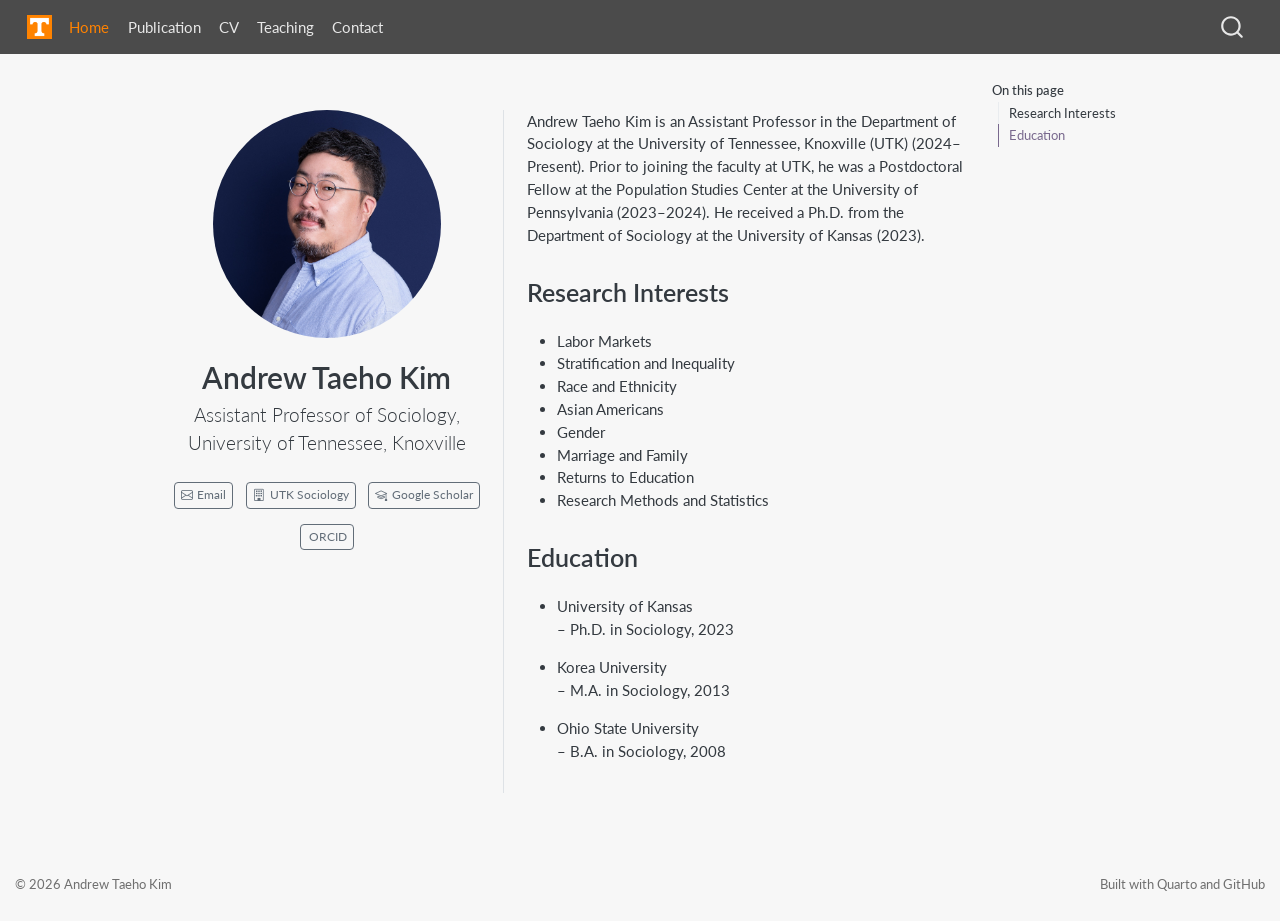
==== docs/index.html @ bb8298ce "fix font issues" ====
<!DOCTYPE html>
<html xmlns="http://www.w3.org/1999/xhtml" lang="en" xml:lang="en"><head>

<meta charset="utf-8">
<meta name="generator" content="quarto-1.9.38">

<meta name="viewport" content="width=device-width, initial-scale=1.0, user-scalable=yes">


<title>Andrew Taeho Kim – ATK</title>
<style>
/* Default styles provided by pandoc.
** See https://pandoc.org/MANUAL.html#variables-for-html for config info.
*/
code{white-space: pre-wrap;}
span.smallcaps{font-variant: small-caps;}
div.columns{display: flex; gap: min(4vw, 1.5em);}
div.column{flex: auto; overflow-x: auto;}
div.hanging-indent{margin-left: 1.5em; text-indent: -1.5em;}
ul.task-list{list-style: none;}
ul.task-list li input[type="checkbox"] {
  width: 0.8em;
  margin: 0 0.8em 0.2em -1em; /* quarto-specific, see https://github.com/quarto-dev/quarto-cli/issues/4556 */ 
  vertical-align: middle;
}
</style>


<script src="site_libs/quarto-nav/quarto-nav.js"></script>
<script src="site_libs/quarto-nav/headroom.min.js"></script>
<script src="site_libs/clipboard/clipboard.min.js"></script>
<script src="site_libs/quarto-search/autocomplete.umd.js"></script>
<script src="site_libs/quarto-search/fuse.min.js"></script>
<script src="site_libs/quarto-search/quarto-search.js"></script>
<meta name="quarto:offset" content="./">
<link href="./images/800px-UT_Knoxville_logo_2015.png" rel="icon" type="image/png">
<script src="site_libs/quarto-html/quarto.js" type="module"></script>
<script src="site_libs/quarto-html/tabsets/tabsets.js" type="module"></script>
<script src="site_libs/quarto-html/popper.min.js"></script>
<script src="site_libs/quarto-html/tippy.umd.min.js"></script>
<link href="site_libs/quarto-html/tippy.css" rel="stylesheet">
<link href="site_libs/quarto-html/quarto-syntax-highlighting-15634bcf2e68342d4ad2dfa704d543f6.css" rel="stylesheet" id="quarto-text-highlighting-styles">
<script src="site_libs/bootstrap/bootstrap.min.js"></script>
<link href="site_libs/bootstrap/bootstrap-icons.css" rel="stylesheet">
<link href="site_libs/bootstrap/bootstrap-62e966a65b19a93a8e98e551319de248.min.css" rel="stylesheet" append-hash="true" id="quarto-bootstrap" data-mode="light">
<script id="quarto-search-options" type="application/json">{
  "location": "navbar",
  "copy-button": false,
  "collapse-after": 3,
  "panel-placement": "end",
  "type": "overlay",
  "limit": 50,
  "keyboard-shortcut": [
    "f",
    "/",
    "s"
  ],
  "show-item-context": false,
  "language": {
    "search-no-results-text": "No results",
    "search-matching-documents-text": "matching documents",
    "search-copy-link-title": "Copy link to search",
    "search-hide-matches-text": "Hide additional matches",
    "search-more-match-text": "more match in this document",
    "search-more-matches-text": "more matches in this document",
    "search-clear-button-title": "Clear",
    "search-text-placeholder": "",
    "search-detached-cancel-button-title": "Cancel",
    "search-submit-button-title": "Submit",
    "search-label": "Search"
  }
}</script>
<style>html{ scroll-behavior: smooth; }</style>
<link rel="preconnect" href="https://fonts.googleapis.com">
<link rel="preconnect" href="https://fonts.gstatic.com" crossorigin="">
<link href="https://fonts.googleapis.com/css2?family=Lato:ital,wght@0,400;0,700;1,400;1,700&amp;display=swap" rel="stylesheet">


</head>

<body class="nav-fixed quarto-light">

<div id="quarto-search-results"></div>
  <header id="quarto-header" class="headroom fixed-top">
    <nav class="navbar navbar-expand-lg " data-bs-theme="dark">
      <div class="navbar-container container-fluid">
      <div class="navbar-brand-container mx-auto">
    <a href="./index.html" class="navbar-brand navbar-brand-logo">
    <img src="./images/800px-UT_Knoxville_logo_2015.png" alt="" class="navbar-logo light-content">
    <img src="./images/800px-UT_Knoxville_logo_2015.png" alt="" class="navbar-logo dark-content">
    </a>
  </div>
            <div id="quarto-search" class="" title="Search"></div>
          <button class="navbar-toggler" type="button" data-bs-toggle="collapse" data-bs-target="#navbarCollapse" aria-controls="navbarCollapse" role="menu" aria-expanded="false" aria-label="Toggle navigation" onclick="if (window.quartoToggleHeadroom) { window.quartoToggleHeadroom(); }">
  <span class="navbar-toggler-icon"></span>
</button>
          <div class="collapse navbar-collapse" id="navbarCollapse">
            <ul class="navbar-nav navbar-nav-scroll me-auto">
  <li class="nav-item">
    <a class="nav-link active" href="./index.html" aria-current="page"> 
<span class="menu-text">Home</span></a>
  </li>  
  <li class="nav-item">
    <a class="nav-link" href="./publication.html"> 
<span class="menu-text">Publication</span></a>
  </li>  
  <li class="nav-item">
    <a class="nav-link" href="./cv/atkim_cv_202607.pdf" target="_blank"> 
<span class="menu-text">CV</span></a>
  </li>  
  <li class="nav-item">
    <a class="nav-link" href="./teaching.html"> 
<span class="menu-text">Teaching</span></a>
  </li>  
  <li class="nav-item">
    <a class="nav-link" href="./contact.html"> 
<span class="menu-text">Contact</span></a>
  </li>  
</ul>
          </div> <!-- /navcollapse -->
            <div class="quarto-navbar-tools">
</div>
      </div> <!-- /container-fluid -->
    </nav>
</header>
<!-- content -->
<div id="quarto-content" class="quarto-container page-columns page-rows-contents page-layout-article page-navbar">
<!-- sidebar -->
<!-- margin-sidebar -->
    <div id="quarto-margin-sidebar" class="sidebar margin-sidebar">
        <nav id="TOC" role="doc-toc" class="toc-active" data-toc-expanded="3">
    <h2 id="toc-title">On this page</h2>
  <ul>
  <li><a href="#research-interests" id="toc-research-interests" class="nav-link active" data-scroll-target="#research-interests">Research Interests</a></li>
  <li><a href="#education" id="toc-education" class="nav-link" data-scroll-target="#education">Education</a></li>
  </ul>
</nav>
    </div>
<!-- main -->
<div class="quarto-about-trestles">
  <div class="about-entity">
    <img src="images/atkim_sihyun_2_resize.jpg" class="about-image
  round " style="height: 15em; width: 15em;">
<header id="title-block-header" class="quarto-title-block default">
<div class="quarto-title">
<h1 class="title">Andrew Taeho Kim</h1>
<p class="subtitle lead">Assistant Professor of Sociology, University of Tennessee, Knoxville</p>
</div>
<div class="quarto-title-meta">
  </div>
</header>
    <div class="about-links">
  <a href="mailto:atkim@utk.edu" class="about-link" rel="" target="">
    <i class="bi bi-envelope"></i>
     <span class="about-link-text">Email</span>
  </a>
  <a href="https://sociology.utk.edu/" class="about-link" rel="" target="_blank">
    <i class="bi bi-building"></i>
     <span class="about-link-text">UTK Sociology</span>
  </a>
  <a href="https://scholar.google.com/citations?user=A_HSc4kAAAAJ&amp;hl=en" class="about-link" rel="" target="_blank">
    <i class="bi bi-mortarboard"></i>
     <span class="about-link-text">Google Scholar</span>
  </a>
  <a href="https://orcid.org/0000-0002-1402-2927" class="about-link" rel="" target="_blank">
    <i class="bi bi-orcid"></i>
     <span class="about-link-text">ORCID</span>
  </a>
</div>
  </div>
  <div class="about-contents"><main class="content" id="quarto-document-content">

<p>Andrew Taeho Kim is an Assistant Professor in the Department of Sociology at the University of Tennessee, Knoxville (UTK) (2024–Present). Prior to joining the faculty at UTK, he was a Postdoctoral Fellow at the Population Studies Center at the University of Pennsylvania (2023–2024). He received a Ph.D.&nbsp;from the Department of Sociology at the University of Kansas (2023).</p>
<section id="research-interests" class="level2">
<h2 data-anchor-id="research-interests">Research Interests</h2>
<ul>
<li>Labor Markets</li>
<li>Stratification and Inequality</li>
<li>Race and Ethnicity</li>
<li>Asian Americans</li>
<li>Gender</li>
<li>Marriage and Family</li>
<li>Returns to Education</li>
<li>Research Methods and Statistics</li>
</ul>
</section>
<section id="education" class="level2">
<h2 data-anchor-id="education">Education</h2>
<ul>
<li><p>University of Kansas<br>
– Ph.D.&nbsp;in Sociology, 2023</p></li>
<li><p>Korea University<br>
– M.A.&nbsp;in Sociology, 2013</p></li>
<li><p>Ohio State University<br>
– B.A. in Sociology, 2008</p></li>
</ul>


</section>
</main></div>
</div>
 <!-- /main -->
<script id="quarto-html-after-body" type="application/javascript">
  window.document.addEventListener("DOMContentLoaded", function (event) {
    const isCodeAnnotation = (el) => {
      for (const clz of el.classList) {
        if (clz.startsWith('code-annotation-')) {                     
          return true;
        }
      }
      return false;
    }
    const onCopySuccess = function(e) {
      // button target
      const button = e.trigger;
      // don't keep focus
      button.blur();
      // flash "checked"
      button.classList.add('code-copy-button-checked');
      var currentTitle = button.getAttribute("title");
      button.setAttribute("title", "Copied!");
      let tooltip;
      if (window.bootstrap) {
        button.setAttribute("data-bs-toggle", "tooltip");
        button.setAttribute("data-bs-placement", "left");
        button.setAttribute("data-bs-title", "Copied!");
        tooltip = new bootstrap.Tooltip(button, 
          { trigger: "manual", 
            customClass: "code-copy-button-tooltip",
            offset: [0, -8]});
        tooltip.show();    
      }
      setTimeout(function() {
        if (tooltip) {
          tooltip.hide();
          button.removeAttribute("data-bs-title");
          button.removeAttribute("data-bs-toggle");
          button.removeAttribute("data-bs-placement");
        }
        button.setAttribute("title", currentTitle);
        button.classList.remove('code-copy-button-checked');
      }, 1000);
      // clear code selection
      e.clearSelection();
    }
    const getTextToCopy = function(trigger) {
      const outerScaffold = trigger.parentElement.cloneNode(true);
      const codeEl = outerScaffold.querySelector('code');
      for (const childEl of codeEl.children) {
        if (isCodeAnnotation(childEl)) {
          childEl.remove();
        }
      }
      return codeEl.innerText;
    }
    const clipboard = new window.ClipboardJS('.code-copy-button:not([data-in-quarto-modal])', {
      text: getTextToCopy
    });
    clipboard.on('success', onCopySuccess);
    if (window.document.getElementById('quarto-embedded-source-code-modal')) {
      const clipboardModal = new window.ClipboardJS('.code-copy-button[data-in-quarto-modal]', {
        text: getTextToCopy,
        container: window.document.getElementById('quarto-embedded-source-code-modal')
      });
      clipboardModal.on('success', onCopySuccess);
    }
      var localhostRegex = new RegExp(/^(?:http|https):\/\/localhost\:?[0-9]*\//);
      var mailtoRegex = new RegExp(/^mailto:/);
        var filterRegex = new RegExp('/' + window.location.host + '/');
      var isInternal = (href) => {
          return filterRegex.test(href) || localhostRegex.test(href) || mailtoRegex.test(href);
      }
      // Inspect non-navigation links and adorn them if external
     var links = window.document.querySelectorAll('a[href]:not(.nav-link):not(.navbar-brand):not(.toc-action):not(.sidebar-link):not(.sidebar-item-toggle):not(.pagination-link):not(.no-external):not([aria-hidden]):not(.dropdown-item):not(.quarto-navigation-tool):not(.about-link)');
      for (var i=0; i<links.length; i++) {
        const link = links[i];
        if (!isInternal(link.href)) {
          // undo the damage that might have been done by quarto-nav.js in the case of
          // links that we want to consider external
          if (link.dataset.originalHref !== undefined) {
            link.href = link.dataset.originalHref;
          }
            // target, if specified
            link.setAttribute("target", "_blank");
            if (link.getAttribute("rel") === null) {
              link.setAttribute("rel", "noopener");
            }
        }
      }
    function tippyHover(el, contentFn, onTriggerFn, onUntriggerFn) {
      const config = {
        allowHTML: true,
        maxWidth: 500,
        delay: 100,
        arrow: false,
        appendTo: function(el) {
            return el.parentElement;
        },
        interactive: true,
        interactiveBorder: 10,
        theme: 'quarto',
        placement: 'bottom-start',
      };
      if (contentFn) {
        config.content = contentFn;
      }
      if (onTriggerFn) {
        config.onTrigger = onTriggerFn;
      }
      if (onUntriggerFn) {
        config.onUntrigger = onUntriggerFn;
      }
      window.tippy(el, config); 
    }
    const noterefs = window.document.querySelectorAll('a[role="doc-noteref"]');
    for (var i=0; i<noterefs.length; i++) {
      const ref = noterefs[i];
      tippyHover(ref, function() {
        // use id or data attribute instead here
        let href = ref.getAttribute('data-footnote-href') || ref.getAttribute('href');
        try { href = new URL(href).hash; } catch {}
        const id = href.replace(/^#\/?/, "");
        const note = window.document.getElementById(id);
        if (note) {
          return note.innerHTML;
        } else {
          return "";
        }
      });
    }
    const xrefs = window.document.querySelectorAll('a.quarto-xref');
    const processXRef = (id, note) => {
      // Strip column container classes
      const stripColumnClz = (el) => {
        el.classList.remove("page-full", "page-columns");
        if (el.children) {
          for (const child of el.children) {
            stripColumnClz(child);
          }
        }
      }
      stripColumnClz(note)
      if (id === null || id.startsWith('sec-')) {
        // Special case sections, only their first couple elements
        const container = document.createElement("div");
        if (note.children && note.children.length > 2) {
          container.appendChild(note.children[0].cloneNode(true));
          for (let i = 1; i < note.children.length; i++) {
            const child = note.children[i];
            if (child.tagName === "P" && child.innerText === "") {
              continue;
            } else {
              container.appendChild(child.cloneNode(true));
              break;
            }
          }
          if (window.Quarto?.typesetMath) {
            window.Quarto.typesetMath(container);
          }
          return container.innerHTML
        } else {
          if (window.Quarto?.typesetMath) {
            window.Quarto.typesetMath(note);
          }
          return note.innerHTML;
        }
      } else {
        // Remove any anchor links if they are present
        const anchorLink = note.querySelector('a.anchorjs-link');
        if (anchorLink) {
          anchorLink.remove();
        }
        if (window.Quarto?.typesetMath) {
          window.Quarto.typesetMath(note);
        }
        if (note.classList.contains("callout")) {
          return note.outerHTML;
        } else {
          return note.innerHTML;
        }
      }
    }
    for (var i=0; i<xrefs.length; i++) {
      const xref = xrefs[i];
      tippyHover(xref, undefined, function(instance) {
        instance.disable();
        let url = xref.getAttribute('href');
        let hash = undefined; 
        if (url.startsWith('#')) {
          hash = url;
        } else {
          try { hash = new URL(url).hash; } catch {}
        }
        if (hash) {
          const id = hash.replace(/^#\/?/, "");
          const note = window.document.getElementById(id);
          if (note !== null) {
            try {
              const html = processXRef(id, note.cloneNode(true));
              instance.setContent(html);
            } finally {
              instance.enable();
              instance.show();
            }
          } else {
            // See if we can fetch this
            fetch(url.split('#')[0])
            .then(res => res.text())
            .then(html => {
              const parser = new DOMParser();
              const htmlDoc = parser.parseFromString(html, "text/html");
              const note = htmlDoc.getElementById(id);
              if (note !== null) {
                const html = processXRef(id, note);
                instance.setContent(html);
              } 
            }).finally(() => {
              instance.enable();
              instance.show();
            });
          }
        } else {
          // See if we can fetch a full url (with no hash to target)
          // This is a special case and we should probably do some content thinning / targeting
          fetch(url)
          .then(res => res.text())
          .then(html => {
            const parser = new DOMParser();
            const htmlDoc = parser.parseFromString(html, "text/html");
            const note = htmlDoc.querySelector('main.content');
            if (note !== null) {
              // This should only happen for chapter cross references
              // (since there is no id in the URL)
              // remove the first header
              if (note.children.length > 0 && note.children[0].tagName === "HEADER") {
                note.children[0].remove();
              }
              const html = processXRef(null, note);
              instance.setContent(html);
            } 
          }).finally(() => {
            instance.enable();
            instance.show();
          });
        }
      }, function(instance) {
      });
    }
        let selectedAnnoteEl;
        const selectorForAnnotation = ( cell, annotation) => {
          let cellAttr = 'data-code-cell="' + cell + '"';
          let lineAttr = 'data-code-annotation="' +  annotation + '"';
          const selector = 'span[' + cellAttr + '][' + lineAttr + ']';
          return selector;
        }
        const selectCodeLines = (annoteEl) => {
          const doc = window.document;
          const targetCell = annoteEl.getAttribute("data-target-cell");
          const targetAnnotation = annoteEl.getAttribute("data-target-annotation");
          const annoteSpan = window.document.querySelector(selectorForAnnotation(targetCell, targetAnnotation));
          const lines = annoteSpan.getAttribute("data-code-lines").split(",");
          const lineIds = lines.map((line) => {
            return targetCell + "-" + line;
          })
          let top = null;
          let height = null;
          let parent = null;
          if (lineIds.length > 0) {
              //compute the position of the single el (top and bottom and make a div)
              const el = window.document.getElementById(lineIds[0]);
              top = el.offsetTop;
              height = el.offsetHeight;
              parent = el.parentElement.parentElement;
            if (lineIds.length > 1) {
              const lastEl = window.document.getElementById(lineIds[lineIds.length - 1]);
              const bottom = lastEl.offsetTop + lastEl.offsetHeight;
              height = bottom - top;
            }
            if (top !== null && height !== null && parent !== null) {
              // cook up a div (if necessary) and position it 
              let div = window.document.getElementById("code-annotation-line-highlight");
              if (div === null) {
                div = window.document.createElement("div");
                div.setAttribute("id", "code-annotation-line-highlight");
                div.style.position = 'absolute';
                parent.appendChild(div);
              }
              div.style.top = top - 2 + "px";
              div.style.height = height + 4 + "px";
              div.style.left = 0;
              let gutterDiv = window.document.getElementById("code-annotation-line-highlight-gutter");
              if (gutterDiv === null) {
                gutterDiv = window.document.createElement("div");
                gutterDiv.setAttribute("id", "code-annotation-line-highlight-gutter");
                gutterDiv.style.position = 'absolute';
                const codeCell = window.document.getElementById(targetCell);
                const gutter = codeCell.querySelector('.code-annotation-gutter');
                gutter.appendChild(gutterDiv);
              }
              gutterDiv.style.top = top - 2 + "px";
              gutterDiv.style.height = height + 4 + "px";
            }
            selectedAnnoteEl = annoteEl;
          }
        };
        const unselectCodeLines = () => {
          const elementsIds = ["code-annotation-line-highlight", "code-annotation-line-highlight-gutter"];
          elementsIds.forEach((elId) => {
            const div = window.document.getElementById(elId);
            if (div) {
              div.remove();
            }
          });
          selectedAnnoteEl = undefined;
        };
          // Handle positioning of the toggle
      window.addEventListener(
        "resize",
        throttle(() => {
          elRect = undefined;
          if (selectedAnnoteEl) {
            selectCodeLines(selectedAnnoteEl);
          }
        }, 10)
      );
      function throttle(fn, ms) {
      let throttle = false;
      let timer;
        return (...args) => {
          if(!throttle) { // first call gets through
              fn.apply(this, args);
              throttle = true;
          } else { // all the others get throttled
              if(timer) clearTimeout(timer); // cancel #2
              timer = setTimeout(() => {
                fn.apply(this, args);
                timer = throttle = false;
              }, ms);
          }
        };
      }
        // Attach click handler to the DT
        const annoteDls = window.document.querySelectorAll('dt[data-target-cell]');
        for (const annoteDlNode of annoteDls) {
          annoteDlNode.addEventListener('click', (event) => {
            const clickedEl = event.target;
            if (clickedEl !== selectedAnnoteEl) {
              unselectCodeLines();
              const activeEl = window.document.querySelector('dt[data-target-cell].code-annotation-active');
              if (activeEl) {
                activeEl.classList.remove('code-annotation-active');
              }
              selectCodeLines(clickedEl);
              clickedEl.classList.add('code-annotation-active');
            } else {
              // Unselect the line
              unselectCodeLines();
              clickedEl.classList.remove('code-annotation-active');
            }
          });
        }
    const findCites = (el) => {
      const parentEl = el.parentElement;
      if (parentEl) {
        const cites = parentEl.dataset.cites;
        if (cites) {
          return {
            el,
            cites: cites.split(' ')
          };
        } else {
          return findCites(el.parentElement)
        }
      } else {
        return undefined;
      }
    };
    var bibliorefs = window.document.querySelectorAll('a[role="doc-biblioref"]');
    for (var i=0; i<bibliorefs.length; i++) {
      const ref = bibliorefs[i];
      const citeInfo = findCites(ref);
      if (citeInfo) {
        tippyHover(citeInfo.el, function() {
          var popup = window.document.createElement('div');
          citeInfo.cites.forEach(function(cite) {
            var citeDiv = window.document.createElement('div');
            citeDiv.classList.add('hanging-indent');
            citeDiv.classList.add('csl-entry');
            var biblioDiv = window.document.getElementById('ref-' + cite);
            if (biblioDiv) {
              citeDiv.innerHTML = biblioDiv.innerHTML;
            }
            popup.appendChild(citeDiv);
          });
          return popup.innerHTML;
        });
      }
    }
  });
  </script>
</div> <!-- /content -->
<footer class="footer">
  <div class="nav-footer">
    <div class="nav-footer-left">
<p>© 2026 Andrew Taeho Kim</p>
</div>   
    <div class="nav-footer-center">
      &nbsp;
    </div>
    <div class="nav-footer-right">
<p>Built with Quarto and GitHub</p>
</div>
  </div>
</footer>




<script src="site_libs/quarto-html/zenscroll-min.js"></script>
</body></html>
---- docs/site_libs/quarto-html/tippy.css ----
.tippy-box[data-animation=fade][data-state=hidden]{opacity:0}[data-tippy-root]{max-width:calc(100vw - 10px)}.tippy-box{position:relative;background-color:#333;color:#fff;border-radius:4px;font-size:14px;line-height:1.4;white-space:normal;outline:0;transition-property:transform,visibility,opacity}.tippy-box[data-placement^=top]>.tippy-arrow{bottom:0}.tippy-box[data-placement^=top]>.tippy-arrow:before{bottom:-7px;left:0;border-width:8px 8px 0;border-top-color:initial;transform-origin:center top}.tippy-box[data-placement^=bottom]>.tippy-arrow{top:0}.tippy-box[data-placement^=bottom]>.tippy-arrow:before{top:-7px;left:0;border-width:0 8px 8px;border-bottom-color:initial;transform-origin:center bottom}.tippy-box[data-placement^=left]>.tippy-arrow{right:0}.tippy-box[data-placement^=left]>.tippy-arrow:before{border-width:8px 0 8px 8px;border-left-color:initial;right:-7px;transform-origin:center left}.tippy-box[data-placement^=right]>.tippy-arrow{left:0}.tippy-box[data-placement^=right]>.tippy-arrow:before{left:-7px;border-width:8px 8px 8px 0;border-right-color:initial;transform-origin:center right}.tippy-box[data-inertia][data-state=visible]{transition-timing-function:cubic-bezier(.54,1.5,.38,1.11)}.tippy-arrow{width:16px;height:16px;color:#333}.tippy-arrow:before{content:"";position:absolute;border-color:transparent;border-style:solid}.tippy-content{position:relative;padding:5px 9px;z-index:1}
---- docs/site_libs/quarto-html/quarto-syntax-highlighting-15634bcf2e68342d4ad2dfa704d543f6.css ----
/* quarto syntax highlight colors */
:root {
  --quarto-hl-ot-color: #003B4F;
  --quarto-hl-at-color: #657422;
  --quarto-hl-ss-color: #20794D;
  --quarto-hl-an-color: #5E5E5E;
  --quarto-hl-fu-color: #4758AB;
  --quarto-hl-st-color: #20794D;
  --quarto-hl-cf-color: #003B4F;
  --quarto-hl-op-color: #5E5E5E;
  --quarto-hl-er-color: #AD0000;
  --quarto-hl-bn-color: #AD0000;
  --quarto-hl-al-color: #AD0000;
  --quarto-hl-va-color: #111111;
  --quarto-hl-bu-color: inherit;
  --quarto-hl-ex-color: inherit;
  --quarto-hl-pp-color: #AD0000;
  --quarto-hl-in-color: #5E5E5E;
  --quarto-hl-vs-color: #20794D;
  --quarto-hl-wa-color: #5E5E5E;
  --quarto-hl-do-color: #5E5E5E;
  --quarto-hl-im-color: #00769E;
  --quarto-hl-ch-color: #20794D;
  --quarto-hl-dt-color: #AD0000;
  --quarto-hl-fl-color: #AD0000;
  --quarto-hl-co-color: #5E5E5E;
  --quarto-hl-cv-color: #5E5E5E;
  --quarto-hl-cn-color: #8f5902;
  --quarto-hl-sc-color: #5E5E5E;
  --quarto-hl-dv-color: #AD0000;
  --quarto-hl-kw-color: #003B4F;
}

/* other quarto variables */
:root {
  --quarto-font-monospace: SFMono-Regular, Menlo, Monaco, Consolas, "Liberation Mono", "Courier New", monospace;
}

/* syntax highlight based on Pandoc's rules */
pre > code.sourceCode > span {
  color: #003B4F;
}

code.sourceCode > span {
  color: #003B4F;
}

div.sourceCode,
div.sourceCode pre.sourceCode {
  color: #003B4F;
}

/* Normal */
code span {
  color: #003B4F;
}

/* Alert */
code span.al {
  color: #AD0000;
  font-style: inherit;
}

/* Annotation */
code span.an {
  color: #5E5E5E;
  font-style: inherit;
}

/* Attribute */
code span.at {
  color: #657422;
  font-style: inherit;
}

/* BaseN */
code span.bn {
  color: #AD0000;
  font-style: inherit;
}

/* BuiltIn */
code span.bu {
  font-style: inherit;
}

/* ControlFlow */
code span.cf {
  color: #003B4F;
  font-weight: bold;
  font-style: inherit;
}

/* Char */
code span.ch {
  color: #20794D;
  font-style: inherit;
}

/* Constant */
code span.cn {
  color: #8f5902;
  font-style: inherit;
}

/* Comment */
code span.co {
  color: #5E5E5E;
  font-style: inherit;
}

/* CommentVar */
code span.cv {
  color: #5E5E5E;
  font-style: italic;
}

/* Documentation */
code span.do {
  color: #5E5E5E;
  font-style: italic;
}

/* DataType */
code span.dt {
  color: #AD0000;
  font-style: inherit;
}

/* DecVal */
code span.dv {
  color: #AD0000;
  font-style: inherit;
}

/* Error */
code span.er {
  color: #AD0000;
  font-style: inherit;
}

/* Extension */
code span.ex {
  font-style: inherit;
}

/* Float */
code span.fl {
  color: #AD0000;
  font-style: inherit;
}

/* Function */
code span.fu {
  color: #4758AB;
  font-style: inherit;
}

/* Import */
code span.im {
  color: #00769E;
  font-style: inherit;
}

/* Information */
code span.in {
  color: #5E5E5E;
  font-style: inherit;
}

/* Keyword */
code span.kw {
  color: #003B4F;
  font-weight: bold;
  font-style: inherit;
}

/* Operator */
code span.op {
  color: #5E5E5E;
  font-style: inherit;
}

/* Other */
code span.ot {
  color: #003B4F;
  font-style: inherit;
}

/* Preprocessor */
code span.pp {
  color: #AD0000;
  font-style: inherit;
}

/* SpecialChar */
code span.sc {
  color: #5E5E5E;
  font-style: inherit;
}

/* SpecialString */
code span.ss {
  color: #20794D;
  font-style: inherit;
}

/* String */
code span.st {
  color: #20794D;
  font-style: inherit;
}

/* Variable */
code span.va {
  color: #111111;
  font-style: inherit;
}

/* VerbatimString */
code span.vs {
  color: #20794D;
  font-style: inherit;
}

/* Warning */
code span.wa {
  color: #5E5E5E;
  font-style: italic;
}

.prevent-inlining {
  content: "</";
}

/*# sourceMappingURL=f23921c56f73e400b49028c9186a1aa0.css.map */
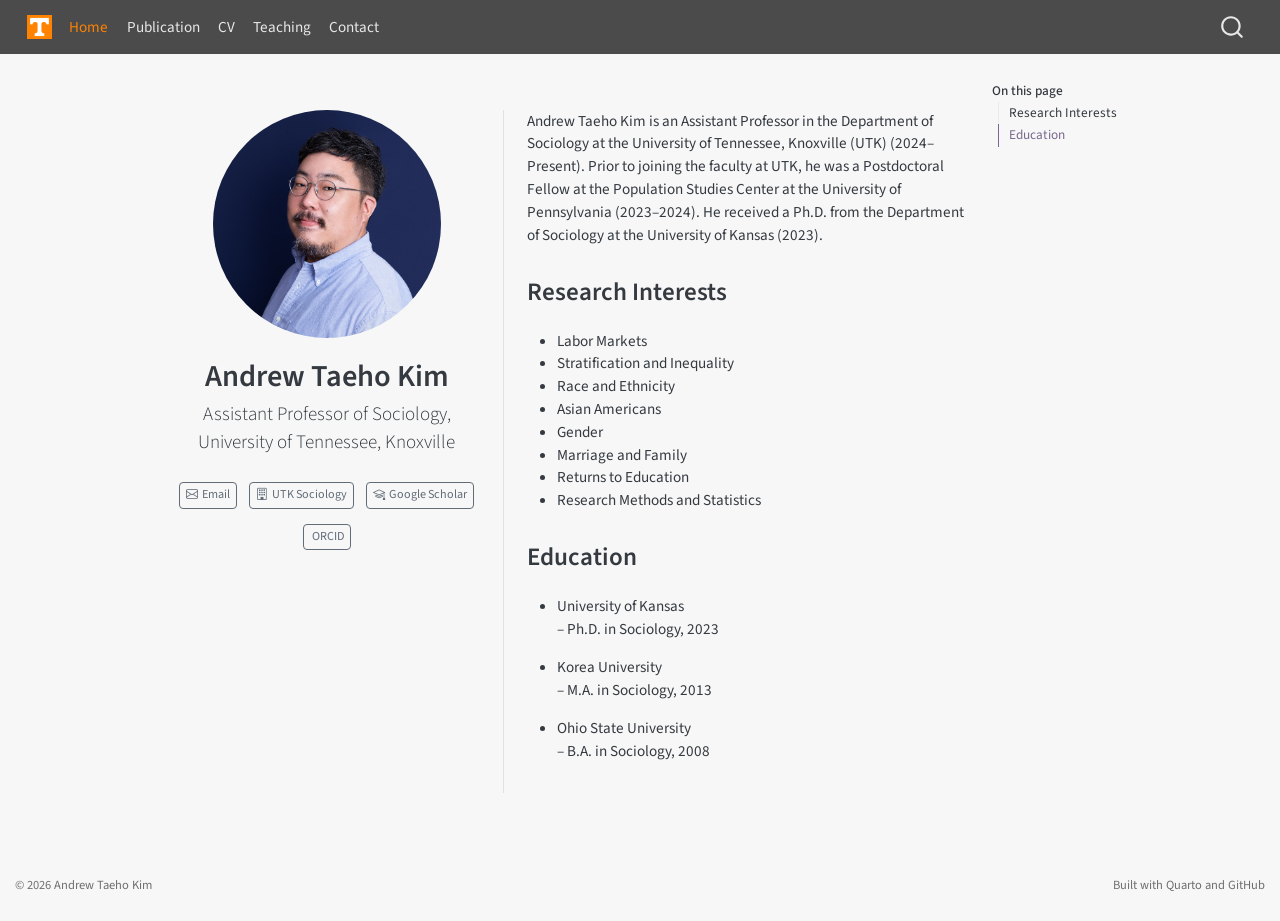
==== commit e00c54ac: "change font to Source Sans 3" ====
--- a/docs/index.html
+++ b/docs/index.html
@@ -42,7 +42,7 @@
 <link href="site_libs/quarto-html/quarto-syntax-highlighting-15634bcf2e68342d4ad2dfa704d543f6.css" rel="stylesheet" id="quarto-text-highlighting-styles">
 <script src="site_libs/bootstrap/bootstrap.min.js"></script>
 <link href="site_libs/bootstrap/bootstrap-icons.css" rel="stylesheet">
-<link href="site_libs/bootstrap/bootstrap-62e966a65b19a93a8e98e551319de248.min.css" rel="stylesheet" append-hash="true" id="quarto-bootstrap" data-mode="light">
+<link href="site_libs/bootstrap/bootstrap-c22c440a3fa568c5c3e9bbbfbecf11f5.min.css" rel="stylesheet" append-hash="true" id="quarto-bootstrap" data-mode="light">
 <script id="quarto-search-options" type="application/json">{
   "location": "navbar",
   "copy-button": false,
@@ -71,9 +71,6 @@
   }
 }</script>
 <style>html{ scroll-behavior: smooth; }</style>
-<link rel="preconnect" href="https://fonts.googleapis.com">
-<link rel="preconnect" href="https://fonts.gstatic.com" crossorigin="">
-<link href="https://fonts.googleapis.com/css2?family=Lato:ital,wght@0,400;0,700;1,400;1,700&amp;display=swap" rel="stylesheet">
 
 
 </head>
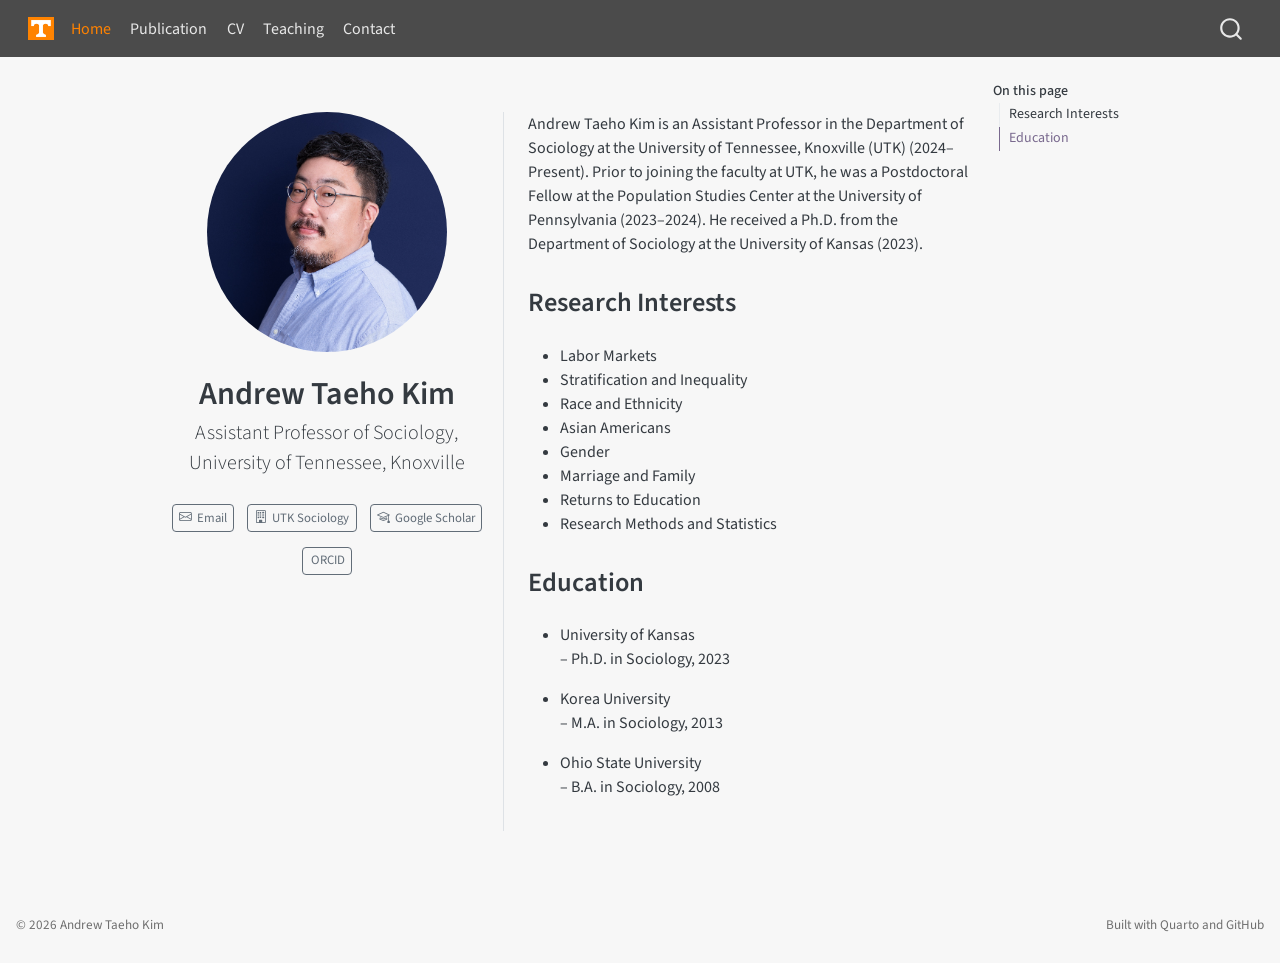
==== commit 4f127baf: "fix font size" ====
--- a/docs/index.html
+++ b/docs/index.html
@@ -42,7 +42,7 @@
 <link href="site_libs/quarto-html/quarto-syntax-highlighting-15634bcf2e68342d4ad2dfa704d543f6.css" rel="stylesheet" id="quarto-text-highlighting-styles">
 <script src="site_libs/bootstrap/bootstrap.min.js"></script>
 <link href="site_libs/bootstrap/bootstrap-icons.css" rel="stylesheet">
-<link href="site_libs/bootstrap/bootstrap-c22c440a3fa568c5c3e9bbbfbecf11f5.min.css" rel="stylesheet" append-hash="true" id="quarto-bootstrap" data-mode="light">
+<link href="site_libs/bootstrap/bootstrap-9afc23ec86731b8beec3b3c676acb21e.min.css" rel="stylesheet" append-hash="true" id="quarto-bootstrap" data-mode="light">
 <script id="quarto-search-options" type="application/json">{
   "location": "navbar",
   "copy-button": false,
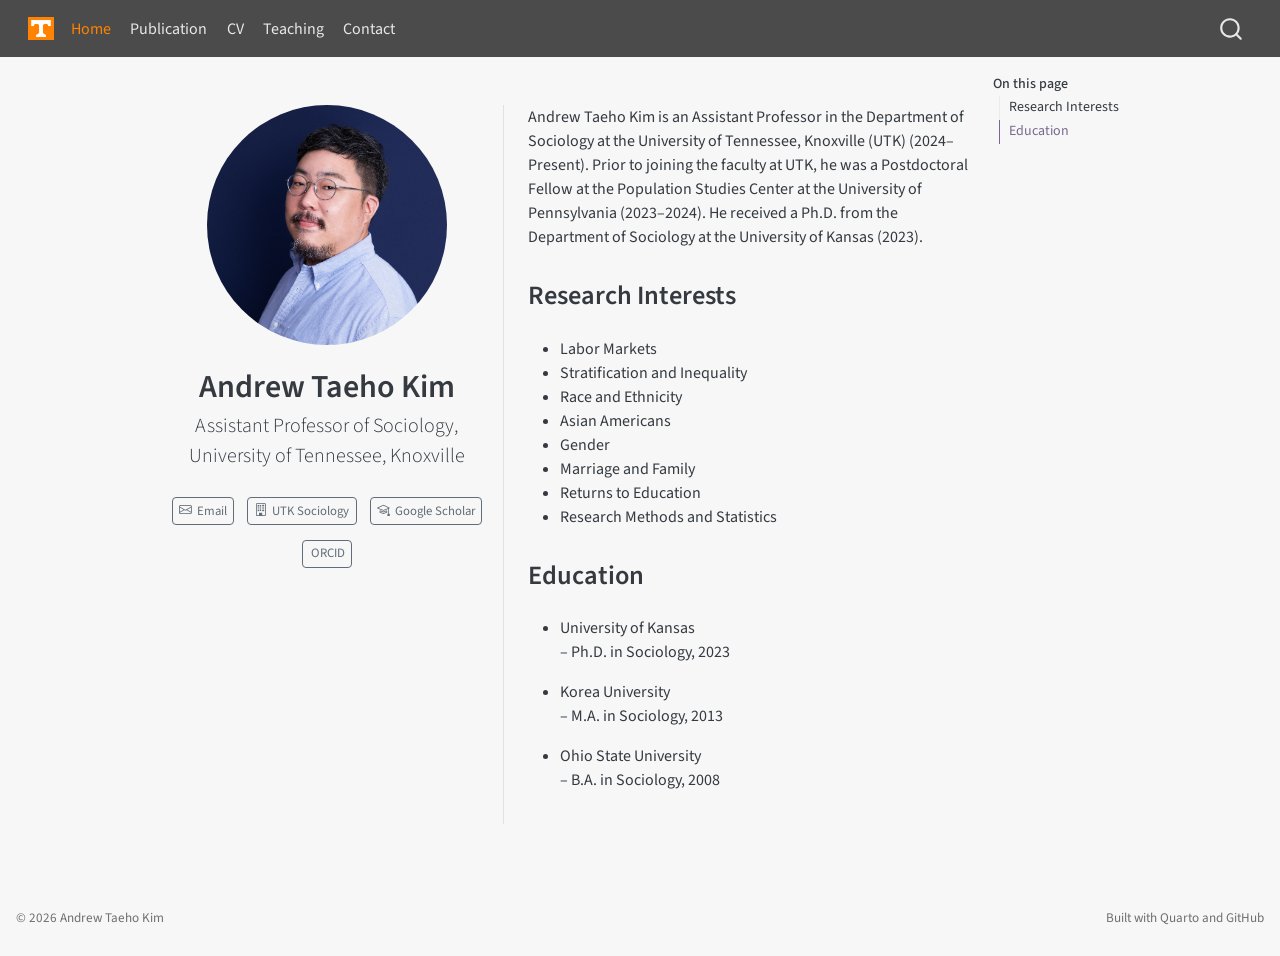
==== commit 0c652407: "update" ====
--- a/docs/index.html
+++ b/docs/index.html
@@ -2,7 +2,7 @@
 <html xmlns="http://www.w3.org/1999/xhtml" lang="en" xml:lang="en"><head>
 
 <meta charset="utf-8">
-<meta name="generator" content="quarto-1.9.38">
+<meta name="generator" content="quarto-1.10.18">
 
 <meta name="viewport" content="width=device-width, initial-scale=1.0, user-scalable=yes">
 
@@ -12,10 +12,13 @@
 /* Default styles provided by pandoc.
 ** See https://pandoc.org/MANUAL.html#variables-for-html for config info.
 */
-code{white-space: pre-wrap;}
 span.smallcaps{font-variant: small-caps;}
-div.columns{display: flex; gap: min(4vw, 1.5em);}
-div.column{flex: auto; overflow-x: auto;}
+div.columns{display: flex; gap: 1.5em;}
+div.column{flex: auto;}
+@media screen {
+div.columns{gap: min(4vw, 1.5em);}
+div.column{overflow-x: auto;}
+}
 div.hanging-indent{margin-left: 1.5em; text-indent: -1.5em;}
 ul.task-list{list-style: none;}
 ul.task-list li input[type="checkbox"] {
@@ -39,10 +42,10 @@
 <script src="site_libs/quarto-html/popper.min.js"></script>
 <script src="site_libs/quarto-html/tippy.umd.min.js"></script>
 <link href="site_libs/quarto-html/tippy.css" rel="stylesheet">
-<link href="site_libs/quarto-html/quarto-syntax-highlighting-15634bcf2e68342d4ad2dfa704d543f6.css" rel="stylesheet" id="quarto-text-highlighting-styles">
+<link href="site_libs/quarto-html/quarto-syntax-highlighting-64a204ab8560d761af7679ceaba22944.css" rel="stylesheet" id="quarto-text-highlighting-styles">
 <script src="site_libs/bootstrap/bootstrap.min.js"></script>
 <link href="site_libs/bootstrap/bootstrap-icons.css" rel="stylesheet">
-<link href="site_libs/bootstrap/bootstrap-9afc23ec86731b8beec3b3c676acb21e.min.css" rel="stylesheet" append-hash="true" id="quarto-bootstrap" data-mode="light">
+<link href="site_libs/bootstrap/bootstrap-acf87a13c7aa5c08f061099d24f17e43.min.css" rel="stylesheet" append-hash="true" id="quarto-bootstrap" data-mode="light">
 <script id="quarto-search-options" type="application/json">{
   "location": "navbar",
   "copy-button": false,
--- a/docs/site_libs/quarto-html/quarto-syntax-highlighting-64a204ab8560d761af7679ceaba22944.css
+++ b/docs/site_libs/quarto-html/quarto-syntax-highlighting-64a204ab8560d761af7679ceaba22944.css
@@ -0,0 +1,236 @@
+/* quarto syntax highlight colors */
+:root {
+  --quarto-hl-ot-color: #003B4F;
+  --quarto-hl-at-color: #657422;
+  --quarto-hl-ss-color: #20794D;
+  --quarto-hl-an-color: #5E5E5E;
+  --quarto-hl-fu-color: #4758AB;
+  --quarto-hl-st-color: #20794D;
+  --quarto-hl-cf-color: #003B4F;
+  --quarto-hl-op-color: #5E5E5E;
+  --quarto-hl-er-color: #AD0000;
+  --quarto-hl-bn-color: #AD0000;
+  --quarto-hl-al-color: #AD0000;
+  --quarto-hl-va-color: #111111;
+  --quarto-hl-bu-color: inherit;
+  --quarto-hl-ex-color: inherit;
+  --quarto-hl-pp-color: #AD0000;
+  --quarto-hl-in-color: #5E5E5E;
+  --quarto-hl-vs-color: #20794D;
+  --quarto-hl-wa-color: #5E5E5E;
+  --quarto-hl-do-color: #5E5E5E;
+  --quarto-hl-im-color: #00769E;
+  --quarto-hl-ch-color: #20794D;
+  --quarto-hl-dt-color: #AD0000;
+  --quarto-hl-fl-color: #AD0000;
+  --quarto-hl-co-color: #5E5E5E;
+  --quarto-hl-cv-color: #5E5E5E;
+  --quarto-hl-cn-color: #8f5902;
+  --quarto-hl-sc-color: #5E5E5E;
+  --quarto-hl-dv-color: #AD0000;
+  --quarto-hl-kw-color: #003B4F;
+}
+
+/* other quarto variables */
+:root {
+  --quarto-font-monospace: SFMono-Regular, Menlo, Monaco, Consolas, "Liberation Mono", "Courier New", monospace;
+}
+
+/* syntax highlight based on Pandoc's rules */
+pre > code.sourceCode > span {
+  color: #003B4F;
+}
+
+code.sourceCode > span {
+  color: #003B4F;
+}
+
+div.sourceCode,
+div.sourceCode pre.sourceCode {
+  color: #003B4F;
+}
+
+/* Normal */
+code span {
+  color: #003B4F;
+}
+
+/* Alert */
+code span.al {
+  color: #AD0000;
+  font-style: inherit;
+}
+
+/* Annotation */
+code span.an {
+  color: #5E5E5E;
+  font-style: inherit;
+}
+
+/* Attribute */
+code span.at {
+  color: #657422;
+  font-style: inherit;
+}
+
+/* BaseN */
+code span.bn {
+  color: #AD0000;
+  font-style: inherit;
+}
+
+/* BuiltIn */
+code span.bu {
+  font-style: inherit;
+}
+
+/* ControlFlow */
+code span.cf {
+  color: #003B4F;
+  font-weight: bold;
+  font-style: inherit;
+}
+
+/* Char */
+code span.ch {
+  color: #20794D;
+  font-style: inherit;
+}
+
+/* Constant */
+code span.cn {
+  color: #8f5902;
+  font-style: inherit;
+}
+
+/* Comment */
+code span.co {
+  color: #5E5E5E;
+  font-style: inherit;
+}
+
+/* CommentVar */
+code span.cv {
+  color: #5E5E5E;
+  font-style: italic;
+}
+
+/* Documentation */
+code span.do {
+  color: #5E5E5E;
+  font-style: italic;
+}
+
+/* DataType */
+code span.dt {
+  color: #AD0000;
+  font-style: inherit;
+}
+
+/* DecVal */
+code span.dv {
+  color: #AD0000;
+  font-style: inherit;
+}
+
+/* Error */
+code span.er {
+  color: #AD0000;
+  font-style: inherit;
+}
+
+/* Extension */
+code span.ex {
+  font-style: inherit;
+}
+
+/* Float */
+code span.fl {
+  color: #AD0000;
+  font-style: inherit;
+}
+
+/* Function */
+code span.fu {
+  color: #4758AB;
+  font-style: inherit;
+}
+
+/* Import */
+code span.im {
+  color: #00769E;
+  font-style: inherit;
+}
+
+/* Information */
+code span.in {
+  color: #5E5E5E;
+  font-style: inherit;
+}
+
+/* Keyword */
+code span.kw {
+  color: #003B4F;
+  font-weight: bold;
+  font-style: inherit;
+}
+
+/* Operator */
+code span.op {
+  color: #5E5E5E;
+  font-style: inherit;
+}
+
+/* Other */
+code span.ot {
+  color: #003B4F;
+  font-style: inherit;
+}
+
+/* Preprocessor */
+code span.pp {
+  color: #AD0000;
+  font-style: inherit;
+}
+
+/* SpecialChar */
+code span.sc {
+  color: #5E5E5E;
+  font-style: inherit;
+}
+
+/* SpecialString */
+code span.ss {
+  color: #20794D;
+  font-style: inherit;
+}
+
+/* String */
+code span.st {
+  color: #20794D;
+  font-style: inherit;
+}
+
+/* Variable */
+code span.va {
+  color: #111111;
+  font-style: inherit;
+}
+
+/* VerbatimString */
+code span.vs {
+  color: #20794D;
+  font-style: inherit;
+}
+
+/* Warning */
+code span.wa {
+  color: #5E5E5E;
+  font-style: italic;
+}
+
+.prevent-inlining {
+  content: "</";
+}
+
+/*# sourceMappingURL=9d8d5bb603a83b8298b89080a598c93b.css.map */
